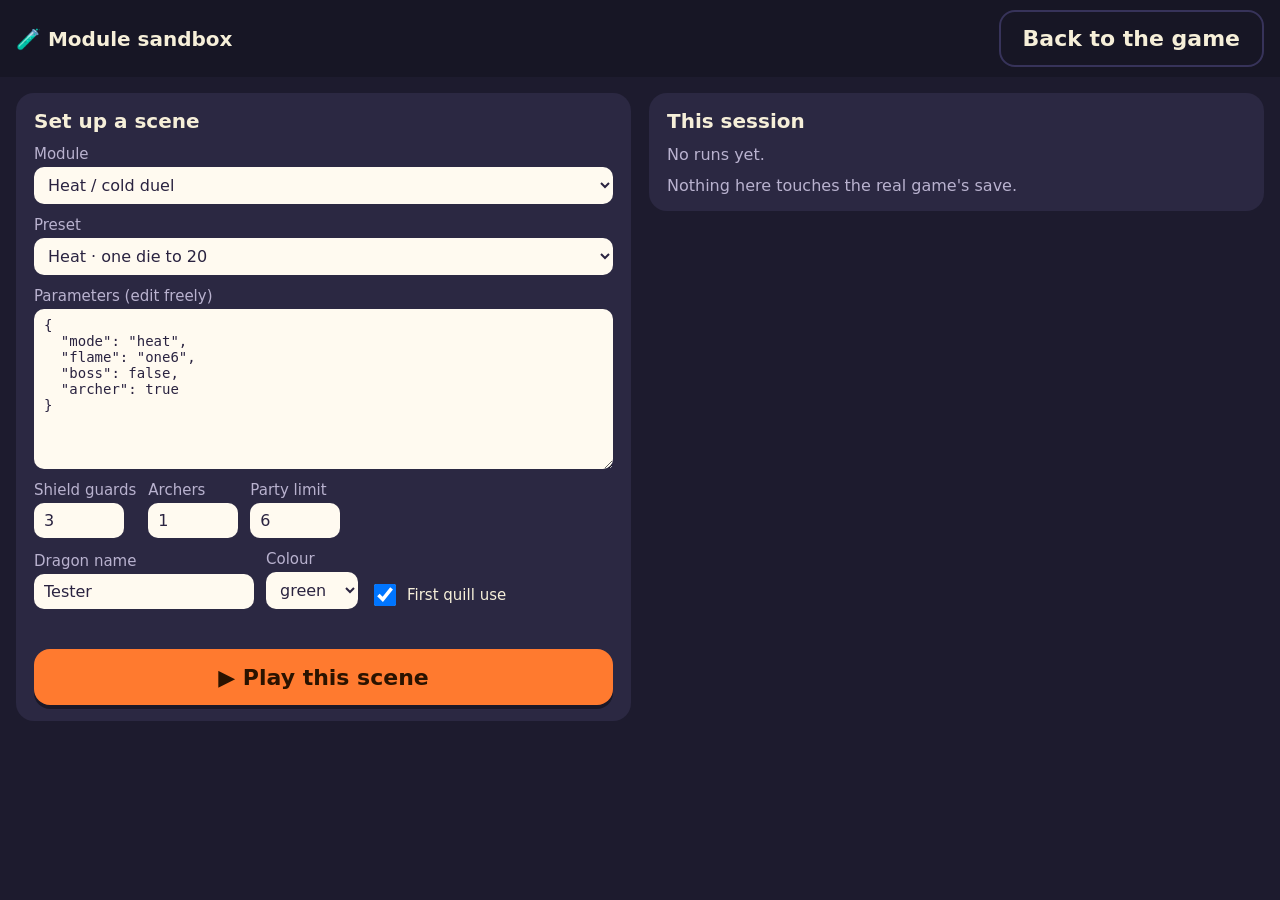
==== sandbox.html @ 1b4690d4 "Split encounters into pluggable modules and add the module sandbox - css/game.css, js/core.js (save," ====
<!DOCTYPE html>
<html lang="en">
<head>
<meta charset="utf-8">
<meta name="viewport" content="width=device-width, initial-scale=1, maximum-scale=1, user-scalable=no">
<title>Dragon &amp; Bard · module sandbox</title>
<link rel="stylesheet" href="css/game.css">
<style>
.sbwrap{flex:1;display:flex;gap:18px;padding:16px 16px 150px;overflow:auto;align-items:flex-start;flex-wrap:wrap}
.sbcard{background:var(--panel);border-radius:18px;padding:16px 18px;display:flex;flex-direction:column;gap:12px;flex:1;min-width:320px}
.sbcard h3{margin:0;font-size:20px}
.sbcard label{display:flex;flex-direction:column;gap:4px;font-size:15px;color:var(--muted)}
.sbcard label.chk{flex-direction:row;align-items:center;gap:8px;color:var(--ink)}
.sbcard select,.sbcard input,.sbcard textarea{font:inherit;font-size:16px;border-radius:10px;border:0;padding:8px 10px;background:#fffaf0;color:#2a2340;-webkit-user-select:text;user-select:text}
.sbcard input[type=number]{width:90px}
.sbcard input[type=checkbox]{width:22px;height:22px}
.sbcard textarea{font-family:ui-monospace,Menlo,monospace;font-size:14px;resize:vertical}
.sbrow{display:flex;gap:12px;flex-wrap:wrap;align-items:flex-end}
#sbErr{color:var(--bad);font-weight:700;min-height:1em}
#sbSummary{display:flex;flex-direction:column;gap:6px;font-size:18px}
#sbSummary .big{font-size:44px}
.chips{display:flex;gap:8px;flex-wrap:wrap}
.chip{background:var(--panel2);border-radius:999px;padding:4px 12px;font-size:15px;font-weight:700}
#sbLog{border-collapse:collapse;font-size:15px;width:100%}
#sbLog th,#sbLog td{padding:5px 10px;border-bottom:1px solid #ffffff1f;text-align:left}
#sbLog .ok{color:var(--good);font-weight:800}#sbLog .bad{color:var(--bad);font-weight:800}
.hist{display:flex;flex-direction:column;gap:6px}
.hist div{background:#0003;border-radius:10px;padding:6px 10px;font-size:15px}
.btn.chosen{outline:4px solid var(--gold)}
a.btn{text-decoration:none;display:inline-flex;align-items:center;color:var(--ink)}
#sbSetup.on~#bard,#sbResults.on~#bard{display:none}
</style>
</head>
<body>

<section id="sbSetup" class="screen">
  <div class="topbar"><b>🧪 Module sandbox</b><span class="spacer"></span><a class="btn ghost" href="index.html">Back to the game</a></div>
  <div class="sbwrap">
    <div class="sbcard">
      <h3>Set up a scene</h3>
      <label>Module <select id="sbModule"></select></label>
      <label>Preset <select id="sbPreset"></select></label>
      <label>Parameters (edit freely)<textarea id="sbParams" rows="9" spellcheck="false"></textarea></label>
      <div class="sbrow">
        <label>Shield guards <input type="number" id="sbGuards" min="0" max="9" value="3"></label>
        <label>Archers <input type="number" id="sbArchers" min="0" max="3" value="1"></label>
        <label>Party limit <input type="number" id="sbMax" min="0" max="12" value="6"></label>
      </div>
      <div class="sbrow">
        <label>Dragon name <input id="sbName" value="Tester" maxlength="16"></label>
        <label>Colour <select id="sbColour"></select></label>
        <label class="chk"><input type="checkbox" id="sbFirstQuill" checked> First quill use</label>
      </div>
      <div id="sbErr"></div>
      <button class="btn fire" id="sbPlay">▶ Play this scene</button>
    </div>
    <div class="sbcard">
      <h3>This session</h3>
      <div id="sbHistory" class="hist small">No runs yet.</div>
      <div class="small">Nothing here touches the real game's save.</div>
    </div>
  </div>
</section>

<section id="sbResults" class="screen">
  <div class="topbar"><b>🧪 Results</b><span class="spacer"></span><button class="btn ghost" id="sbBack">Back to setup</button></div>
  <div class="sbwrap">
    <div class="sbcard">
      <div id="sbSummary"></div>
      <h3>Every attempt</h3>
      <table id="sbLog"></table>
    </div>
    <div class="sbcard">
      <h3>Verdict</h3>
      <div class="sbrow"><button class="btn" id="sbUp">👍 Keep it</button><button class="btn" id="sbDown">👎 Needs work</button></div>
      <label>Notes<textarea id="sbNotes" rows="5" placeholder="What worked, what didn't, ideas..."></textarea></label>
      <div class="sbrow"><button class="btn gold" id="sbCopy">📋 Copy report</button><button class="btn fire" id="sbAgain">▶ Play again</button></div>
      <textarea id="sbReport" rows="10" readonly style="display:none"></textarea>
    </div>
  </div>
</section>

<!-- Encounter modules add their screens here -->
<div id="stage"></div>

<div id="overlay"><div id="overlayBox"></div></div>
<div id="bard"><div id="bardSvg"></div><div id="bubble"></div></div>

<script src="js/core.js"></script>
<script src="js/modules/duel.js"></script>
<script src="js/modules/wordsearch.js"></script>
<script src="js/modules/rhyme.js"></script>
<script src="js/sandbox.js"></script>
</body>
</html>
---- css/game.css ----
:root{
  --bg:#1d1b2e; --panel:#2b2842; --panel2:#37335a; --ink:#f6efd9; --muted:#b9b2cf;
  --wizard:#9b6bff; --scholar:#2fc4b2; --fire:#ff7a2f; --gold:#ffd166; --bad:#ff5d73; --good:#5ee08a;
}
*{box-sizing:border-box;-webkit-tap-highlight-color:transparent}
html,body{margin:0;height:100%;background:var(--bg);color:var(--ink);
  font-family:ui-rounded,"SF Pro Rounded","Trebuchet MS",system-ui,sans-serif;overflow:hidden;
  -webkit-user-select:none;user-select:none}
button{font:inherit;color:inherit;border:0;cursor:pointer}
.screen{position:absolute;inset:0;display:none;flex-direction:column}
.screen.on{display:flex}
.btn{background:var(--panel2);border-radius:16px;padding:14px 22px;font-size:22px;font-weight:700;
  box-shadow:0 4px 0 #0006;min-height:56px}
.btn:active{transform:translateY(3px);box-shadow:0 1px 0 #0006}
.btn.fire{background:var(--fire);color:#2a1300}
.btn.gold{background:var(--gold);color:#3a2a00}
.btn.ghost{background:transparent;border:2px solid var(--panel2);box-shadow:none}
.btn[disabled]{opacity:.4;pointer-events:none}
.topbar{display:flex;align-items:center;gap:14px;padding:10px 16px;background:#0003;font-size:20px;flex-wrap:wrap}
.pill{background:var(--panel);border-radius:999px;padding:6px 14px;display:flex;align-items:center;gap:6px;font-weight:700}
.spacer{flex:1}
.grp{display:flex;align-items:center;gap:6px;background:#0003;border-radius:14px;padding:4px 8px}
.glabel{font-size:12px;color:var(--muted);text-transform:uppercase;letter-spacing:1px;max-width:70px;line-height:1.1}
.topbar .pill{padding:4px 10px;font-size:18px}
.resting .pill{background:#0004;color:var(--muted)}
.zz{display:inline-block;transform:rotate(-25deg);filter:grayscale(.8) brightness(.8)}
.topbar:not(.enc){flex-wrap:nowrap;gap:8px}
.topbar.enc{display:grid;grid-template-columns:1fr auto 1fr}
.topbar.enc .tl{justify-self:start}.topbar.enc .tr{justify-self:end}
.topbar.enc b{font-size:22px;text-align:center}
h1{margin:0;font-size:44px}
h2{margin:0 0 8px;font-size:30px}

/* Bard bubble */
#bard{position:fixed;left:14px;bottom:14px;display:flex;align-items:flex-end;gap:8px;z-index:50;pointer-events:none;max-width:70vw}
#bard svg{width:110px;height:130px;flex:none;filter:drop-shadow(0 4px 6px #0008)}
#bubble{background:var(--ink);color:#2a2340;border-radius:20px 20px 20px 4px;padding:12px 18px;font-size:21px;font-weight:700;
  max-width:460px;opacity:0;transform:translateY(10px);transition:all .25s;margin-bottom:60px;box-shadow:0 6px 0 #0005}
#bubble.on{opacity:1;transform:none}

/* Intro */
#intro{align-items:center;justify-content:center;gap:16px;text-align:center;padding:20px}
#sigWrap{background:var(--ink);border-radius:20px;padding:10px;box-shadow:0 6px 0 #0006}
#sig{width:min(620px,86vw);height:200px;touch-action:none;display:block;border-radius:12px;background:#fffaf0}
#typedName{font:inherit;font-size:26px;padding:10px 16px;border-radius:14px;border:0;width:min(360px,80vw);text-align:center;-webkit-user-select:text;user-select:text}
.row{display:flex;gap:12px;align-items:center;justify-content:center;flex-wrap:wrap}
.small{font-size:16px;color:var(--muted)}

/* Map */
#mapArea{flex:1;position:relative}
#mapSvg{width:100%;height:100%;display:block}
.node{cursor:pointer}
.node circle{stroke:#0008;stroke-width:4}
.node.avail circle{stroke:var(--gold);stroke-width:7;animation:pulse 1.2s infinite}
.node.done{opacity:.75}
.node.sighted{opacity:.5}
@keyframes pulse{50%{stroke-width:11}}

/* Duel */
#duel{padding:0}
#duelBody{flex:1;display:flex;gap:20px;padding:18px;align-items:stretch;justify-content:center}
.side{flex:1;max-width:330px;background:var(--panel);border-radius:22px;padding:14px;display:flex;flex-direction:column;align-items:center;gap:8px}
.side .label{font-size:22px;font-weight:800}
.stone{width:150px;height:110px;border-radius:50% 50% 45% 45%;background:#555;display:flex;align-items:center;justify-content:center;
  font-size:46px;font-weight:900;color:#fff;text-shadow:0 2px 4px #000;transition:background .5s, box-shadow .5s}
.meter{width:100%;height:18px;background:#0005;border-radius:9px;overflow:hidden}
.meter>div{height:100%;width:0;background:linear-gradient(90deg,#ffb347,#ff3b1f);transition:width .6s}
#center{flex:1.3;max-width:440px;display:flex;flex-direction:column;align-items:center;gap:12px}
#target{font-size:22px;background:var(--panel);padding:8px 18px;border-radius:14px}
#dice{display:flex;gap:14px;min-height:100px;align-items:center}
.die{width:90px;height:90px;background:#fffaf0;color:#2a2340;border-radius:18px;display:flex;align-items:center;justify-content:center;
  font-size:50px;font-weight:900;box-shadow:0 5px 0 #0006}
.die{position:relative}.die small{position:absolute;bottom:3px;font-size:13px;color:#8a7fb0;font-weight:700}
.dgroup{display:flex;gap:10px;padding:8px;border-radius:18px;border:4px solid transparent;transition:opacity .3s}
.dgroup.pick{border-color:var(--gold);cursor:pointer;animation:pulseb 1s infinite}
.dgroup.faded{opacity:.25}
@keyframes pulseb{50%{border-color:#fff}}
#dice.two .die{width:68px;height:68px;font-size:36px}
.die span{margin-bottom:12px}
#dice.two .die small{font-size:11px}
#archerRow{display:flex;gap:10px;flex-wrap:wrap;justify-content:center}
.cell{width:var(--cs,62px)!important;height:var(--cs,62px)!important;font-size:calc(var(--cs,62px)*.55)!important}
.die.rolling{animation:shake .12s infinite}
@keyframes shake{0%{transform:rotate(-12deg)}50%{transform:rotate(12deg)}100%{transform:rotate(-12deg)}}
#question{font-size:28px;font-weight:800;text-align:center;min-height:40px}
#answerArea{display:flex;flex-direction:column;align-items:center;gap:10px}
#answerShow{font-size:44px;font-weight:900;background:#fffaf0;color:#2a2340;min-width:150px;text-align:center;border-radius:14px;padding:4px 12px;min-height:62px}
#pad{display:grid;grid-template-columns:repeat(5,64px);gap:8px}
#pad button{height:58px;font-size:28px;font-weight:800;border-radius:14px;background:var(--panel2);box-shadow:0 4px 0 #0006}
#pad button:active{transform:translateY(3px)}
#quillPanel{display:none;flex-direction:column;align-items:center;gap:10px;background:var(--ink);color:#2a2340;border-radius:24px;padding:14px 18px}
#quillPanel.on{display:flex}
.qboxes{display:flex;gap:10px}
.qbox{width:96px;height:120px;font-size:84px;text-align:center;border:3px dashed #8a7fb0;border-radius:14px;background:#fffaf0;color:#2a2340;font-family:inherit;
  -webkit-user-select:text;user-select:text}
.quillBtn{font-size:30px;padding:8px 18px}
#log{font-size:18px;color:var(--muted);min-height:24px;text-align:center}
.shake{animation:wrong .4s}
#rhymeBody{flex:1;display:flex;gap:22px;align-items:flex-start;justify-content:center;padding:20px 16px 140px}
#rhymeMain{flex:1;max-width:560px;display:flex;flex-direction:column;align-items:center;gap:18px}
#verse{background:var(--ink);color:#2a2340;border-radius:24px;padding:20px 32px;font-size:32px;font-weight:800;text-align:center;line-height:1.45;box-shadow:0 6px 0 #0006}
#songSoFar{display:flex;flex-direction:column;gap:10px}
.songverse{background:#fffaf0e6;color:#2a2340;border-radius:14px;padding:8px 12px;font-size:17px;font-weight:700;line-height:1.35;animation:fadein .5s ease-out}
.songverse b{color:var(--fire)}
.songverse.todo{background:#0003;color:var(--muted);font-weight:600;text-align:center}
#rhymeCrowd{font-size:38px;letter-spacing:4px;text-align:center}
.fullsong{background:var(--ink);color:#2a2340;border-radius:16px;padding:12px 20px;font-size:18px;font-weight:700;line-height:1.4;text-align:left;max-height:40vh;overflow:auto}
.fullsong p{margin:0 0 10px}.fullsong b{color:var(--fire)}
.blank{display:inline-block;min-width:120px;border-bottom:5px dashed #8a7fb0;color:#8a7fb0}
.blank.got{color:var(--fire);border-bottom-color:var(--fire)}
#rhymeOpts{display:flex;gap:18px;flex-wrap:wrap;justify-content:center}
.ropt{background:var(--panel2);border-radius:20px;padding:14px 26px;font-size:30px;font-weight:800;display:flex;flex-direction:column;align-items:center;gap:4px;min-width:150px;box-shadow:0 5px 0 #0006}
.ropt .em{font-size:54px}
.ropt.no{opacity:.35}
#rhymeStars{font-size:40px;letter-spacing:6px}
.node.signn{cursor:pointer}
.node.fresh circle{stroke:#9fe8ff;stroke-width:6}
.ready{animation:ready 1.4s ease-out}
@keyframes ready{0%{box-shadow:0 0 0 0 #ffd16600}30%{box-shadow:0 0 28px 8px #ffd166aa}100%{box-shadow:0 0 0 0 #ffd16600}}
#answerShow.ready{border-radius:14px}
.screen.on{animation:fadein .35s ease-out}
@keyframes fadein{from{opacity:0;transform:scale(.98)}to{opacity:1;transform:none}}
@keyframes wrong{20%{transform:translateX(-10px)}40%{transform:translateX(10px)}60%{transform:translateX(-6px)}80%{transform:translateX(6px)}}

/* Word search */
#searchBody{flex:1;display:flex;gap:22px;align-items:flex-start;justify-content:center;padding:16px}
.scol{display:flex;flex-direction:column;gap:10px;width:200px;flex:none}
#foundList{display:flex;flex-direction:column;gap:6px;width:100%}
#foundList .word{font-size:18px;padding:5px 12px;background:#0004;color:#8f88a8;text-decoration:line-through}
.word.scout{outline:4px solid var(--gold);cursor:pointer;animation:pulseb 1s infinite}
.word .hintmark{color:var(--fire)}
.cell.hint{background:#ffcf9e;box-shadow:inset 0 0 0 4px var(--fire)}
#grid{display:grid;gap:6px;touch-action:none;background:var(--panel);padding:12px;border-radius:22px}
.cell{width:62px;height:62px;border-radius:12px;background:#fffaf0;color:#2a2340;display:flex;align-items:center;justify-content:center;font-size:34px;font-weight:900}
.cell.sel{background:var(--gold)}
.cell.found{background:var(--scholar)!important;color:#06302b;box-shadow:none!important}
#wordList{display:flex;flex-direction:column;gap:8px}
.word{font-size:28px;font-weight:800;background:var(--panel);padding:8px 16px;border-radius:12px;letter-spacing:3px}
.word.found{text-decoration:line-through;opacity:.5}
#bandits{font-size:42px;letter-spacing:4px;min-height:52px}

/* Overlay */
#overlay{position:fixed;inset:0;background:#000a;display:none;align-items:center;justify-content:center;z-index:40;padding:16px 16px 150px;box-sizing:border-box}
#overlayBox{max-height:100%;overflow:auto}
#overlay.on{display:flex}
#overlayBox{background:var(--panel);border-radius:26px;padding:26px 32px;text-align:center;display:flex;flex-direction:column;gap:16px;align-items:center;max-width:92vw}
#overlayBox .big{font-size:60px}

/* Wardrobe */
#wardrobe{align-items:center;padding:16px;gap:10px;overflow:auto}
.swatches{display:flex;gap:12px;flex-wrap:wrap;justify-content:center}
.swatch{width:96px;border-radius:16px;background:var(--panel);padding:8px;display:flex;flex-direction:column;align-items:center;gap:4px;font-size:15px;font-weight:700}
.swatch .c{width:60px;height:60px;border-radius:50%;border:4px solid #0006}
.swatch.chosen{outline:4px solid var(--gold)}
.swatch.locked .c{filter:grayscale(.7) brightness(.6)}
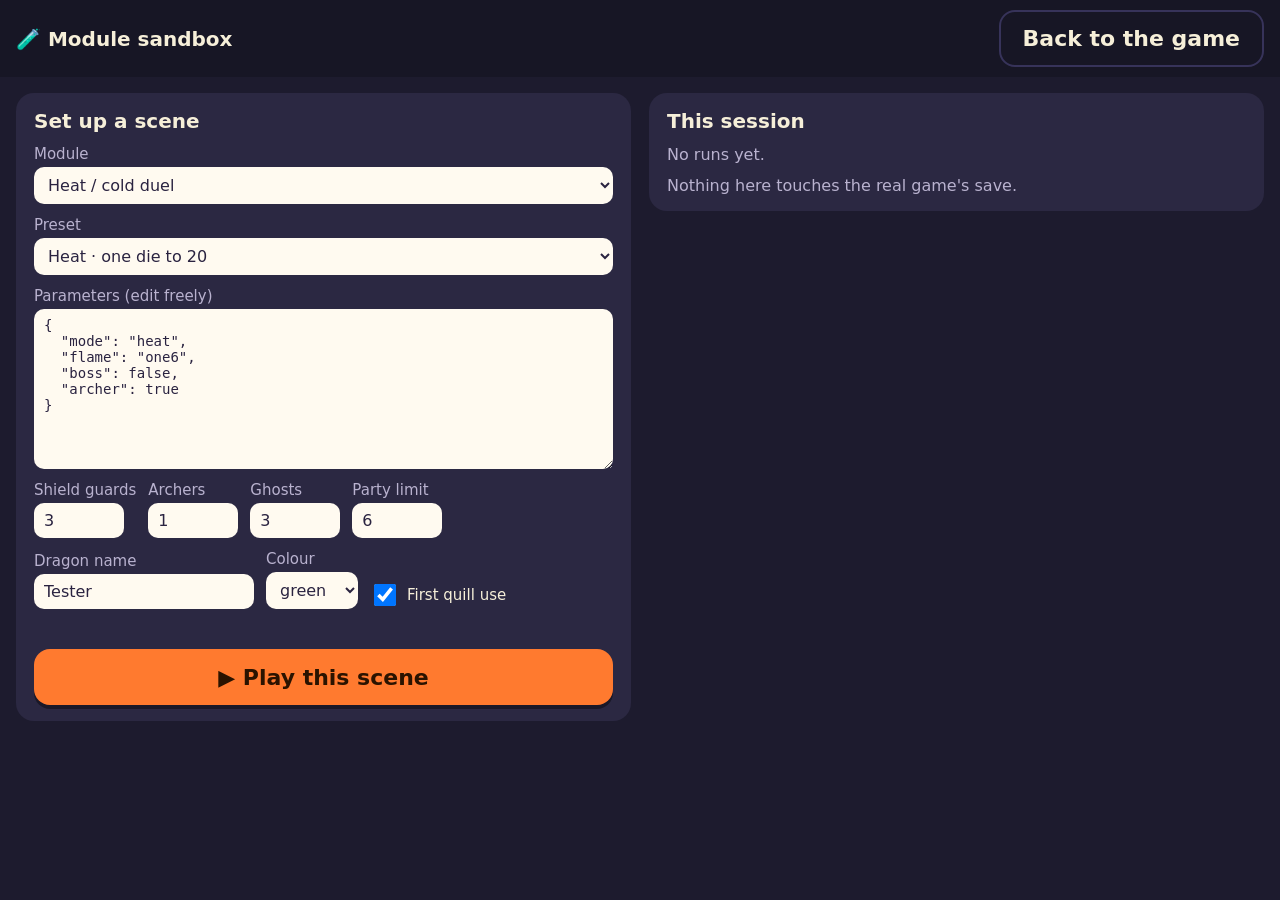
==== commit d0cd5dd5: "Add the Stopped clocks module (sandbox only for now) A haunted house with three rooms, each with a s" ====
--- a/sandbox.html
+++ b/sandbox.html
@@ -44,6 +44,7 @@
       <div class="sbrow">
         <label>Shield guards <input type="number" id="sbGuards" min="0" max="9" value="3"></label>
         <label>Archers <input type="number" id="sbArchers" min="0" max="3" value="1"></label>
+        <label>Ghosts <input type="number" id="sbGhosts" min="0" max="3" value="3"></label>
         <label>Party limit <input type="number" id="sbMax" min="0" max="12" value="6"></label>
       </div>
       <div class="sbrow">
@@ -90,6 +91,7 @@
 <script src="js/modules/duel.js"></script>
 <script src="js/modules/wordsearch.js"></script>
 <script src="js/modules/rhyme.js"></script>
+<script src="js/modules/clock.js"></script>
 <script src="js/sandbox.js"></script>
 </body>
 </html>
--- a/css/game.css
+++ b/css/game.css
@@ -153,3 +153,23 @@
 .swatch .c{width:60px;height:60px;border-radius:50%;border:4px solid #0006}
 .swatch.chosen{outline:4px solid var(--gold)}
 .swatch.locked .c{filter:grayscale(.7) brightness(.6)}
+
+/* Stopped clocks */
+#ckBody{flex:1;display:flex;gap:22px;align-items:flex-start;justify-content:center;padding:14px 16px 140px}
+#ckMain{flex:1;max-width:560px;display:flex;flex-direction:column;align-items:center;gap:12px}
+#ckNote{font-size:22px;text-align:center}
+.cknote{font-size:40px;letter-spacing:1px;display:inline-block;margin-left:6px}
+#ckFace{width:min(430px,52vh);height:min(430px,52vh);touch-action:none;user-select:none;-webkit-user-select:none}
+#ckMsg{min-height:1.4em;font-size:18px;text-align:center}
+.ckroom{background:var(--panel2);border-radius:12px;padding:8px 10px;margin-bottom:8px;display:flex;justify-content:space-between;gap:6px;font-size:16px}
+.ckroom.cur{outline:3px solid var(--gold)}.ckroom.free{opacity:.75}.ckroom.stuck{opacity:.45}
+.ckhl{border-radius:8px;padding:0 4px}
+.ckhl.m{background:#4fb3ff55;box-shadow:0 0 12px #4fb3ff;animation:ckflash .45s 3 alternate}
+.ckhl.h{background:#e8743b55;box-shadow:0 0 12px #e8743b;animation:ckflash .45s 3 alternate}
+.ckglow{fill:none;stroke-width:5;animation:ckflash .45s 3 alternate}
+.ckglow.m{stroke:#4fb3ff;filter:drop-shadow(0 0 5px #4fb3ff)}
+.ckglow.h{stroke:#e8743b;filter:drop-shadow(0 0 5px #e8743b)}
+@keyframes ckflash{from{opacity:1}to{opacity:.15}}
+.ckhelp{display:flex;gap:16px;align-items:flex-start;text-align:left;font-size:17px;max-width:640px}
+.ckhelp p{margin:0 0 8px}
+#clock .scol .btn{font-size:16px;padding:10px 12px}
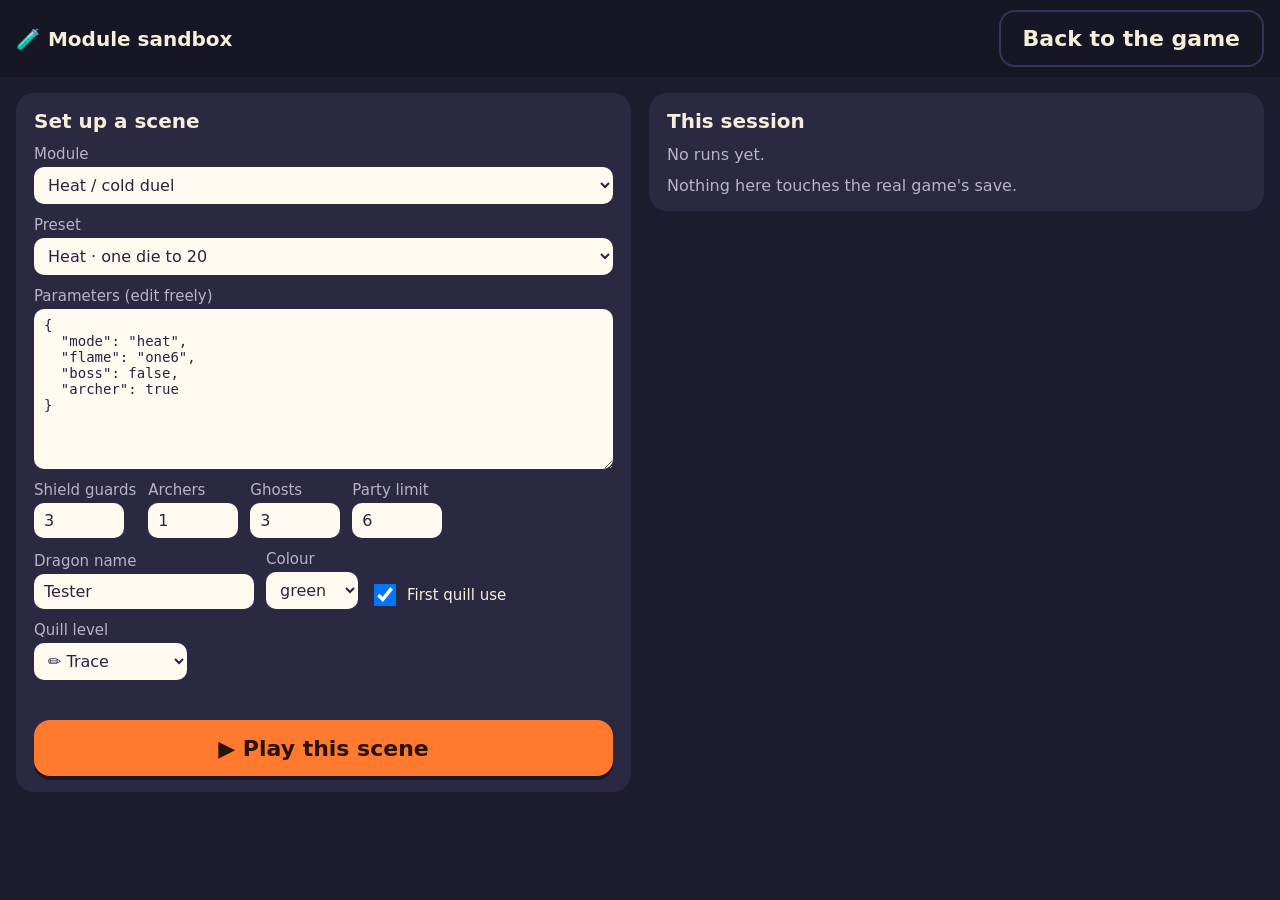
==== commit 9aaf7530: "Quill: write with a finger, on-device handwriting recognition, three levels The quill no longer need" ====
--- a/sandbox.html
+++ b/sandbox.html
@@ -51,6 +51,7 @@
         <label>Dragon name <input id="sbName" value="Tester" maxlength="16"></label>
         <label>Colour <select id="sbColour"></select></label>
         <label class="chk"><input type="checkbox" id="sbFirstQuill" checked> First quill use</label>
+        <label>Quill level <select id="sbQuill"><option value="1">✏️ Trace</option><option value="2">🧠 Remember</option><option value="3">✍️ Free</option></select></label>
       </div>
       <div id="sbErr"></div>
       <button class="btn fire" id="sbPlay">▶ Play this scene</button>
@@ -88,10 +89,13 @@
 <div id="bard"><div id="bardSvg"></div><div id="bubble"></div></div>
 
 <script src="js/core.js"></script>
+<script src="js/glyphs.js"></script>
+<script src="js/quill.js"></script>
 <script src="js/modules/duel.js"></script>
 <script src="js/modules/wordsearch.js"></script>
 <script src="js/modules/rhyme.js"></script>
 <script src="js/modules/clock.js"></script>
+<script src="js/modules/scribe.js"></script>
 <script src="js/sandbox.js"></script>
 </body>
 </html>
--- a/css/game.css
+++ b/css/game.css
@@ -173,3 +173,53 @@
 .ckhelp{display:flex;gap:16px;align-items:flex-start;text-align:left;font-size:17px;max-width:640px}
 .ckhelp p{margin:0 0 8px}
 #clock .scol .btn{font-size:16px;padding:10px 12px}
+
+/* The quill card */
+#quillLayer{position:fixed;inset:0;background:#0009;display:none;align-items:flex-start;justify-content:center;padding:14px 14px 150px;z-index:40;overflow:auto}
+#quillLayer.on{display:flex}
+#qCard{background:var(--ink);color:#2a2340;border-radius:26px;padding:14px 20px 18px;display:flex;flex-direction:column;align-items:center;gap:10px;max-width:880px;width:100%}
+.qhead{display:flex;align-items:center;gap:12px;width:100%;flex-wrap:wrap;font-size:20px}
+.qhead b{flex:1}
+.qx{color:#2a2340;border-color:#8a7fb0;font-size:16px;padding:8px 12px}
+.qlevels{display:flex;gap:6px}
+.qlv{background:#e6dcc2;border-radius:999px;padding:7px 12px;font-size:15px;font-weight:800;color:#2a2340}
+.qlv.on{background:#2a2340;color:var(--ink)}
+.qprompt{font-size:20px;text-align:center;background:#efe5cb;border-radius:14px;padding:6px 14px}
+.qprompt:empty{display:none}
+.qask{font-size:24px;font-weight:800}
+.qpicked{font-size:60px;font-weight:800;min-width:120px;text-align:center;border-bottom:4px solid #8a7fb0;line-height:1.1}
+.qpad{display:grid;grid-template-columns:repeat(6,62px);gap:8px}
+.qpad.small{grid-template-columns:repeat(10,48px)}
+.qpad button{height:58px;font-size:28px;font-weight:800;border-radius:14px;background:#2a2340;color:var(--ink);box-shadow:0 4px 0 #0005}
+.qpad.small button{height:48px;font-size:24px}
+.qpad button.go{background:var(--fire);color:#2a1300}
+.qboxes2{display:flex;gap:16px;justify-content:center}
+.qcell{display:flex;flex-direction:column;align-items:center;gap:6px}
+.qpaper{position:relative;width:min(170px,22vh);aspect-ratio:100/140;background:#fffaf0;border:3px solid #8a7fb0;border-radius:16px;overflow:hidden}
+.qpaper canvas{position:absolute;inset:0;width:100%;height:100%;touch-action:none}
+.qguide{position:absolute;inset:0;width:100%;height:100%;pointer-events:none;transition:opacity .8s}
+.qguide.gone{opacity:0}
+.qdash{fill:none;stroke:#9d93c4;stroke-width:4;stroke-dasharray:5 6;stroke-linecap:round;stroke-linejoin:round}
+.qarrow{fill:#e8743b}
+.qstart{fill:#3cc46a;stroke:#fff;stroke-width:2}
+.qstart.later{fill:#4f8fe0}
+.qnum{font-size:13px;font-weight:800;fill:#2a2340}
+.qanim.out{transition:opacity .6s;opacity:0!important}
+.qanim{fill:none;stroke:#e8743b;stroke-width:6;stroke-linecap:round;stroke-linejoin:round;stroke-dasharray:1;stroke-dashoffset:1;opacity:.85;animation:qdraw 1s linear forwards}
+@keyframes qdraw{to{stroke-dashoffset:0}}
+.qmini{background:#e6dcc2;border-radius:10px;padding:6px 10px;font-size:15px;font-weight:800;color:#2a2340}
+.qcell.qbad .qpaper{animation:qshake .4s;border-color:var(--bad)}
+@keyframes qshake{25%{transform:translateX(-8px)}75%{transform:translateX(8px)}}
+.qcell.qfocus .qpaper{border-color:var(--fire);box-shadow:0 0 0 4px #ff7a2f55}
+.qbtns .btn.ghost{color:#2a2340;border-color:#8a7fb0}
+.qquestion{display:flex;flex-direction:column;align-items:center;gap:8px;font-size:22px}
+.qquestion:empty{display:none}
+.qbig{font-size:40px;line-height:1}
+.qmsg{min-height:1.3em;font-size:18px;font-weight:700;text-align:center}
+.qmsg.warn{color:#b23a48}.qmsg.good{color:#1f8a4c}
+
+/* Milestones */
+#scBody{flex:1;display:flex;flex-direction:column;align-items:center;justify-content:center;gap:16px;padding:20px 16px 150px;font-size:26px;text-align:center}
+#scStone{font-size:110px}
+.scnum{font-size:56px}
+#scDone{font-size:30px;letter-spacing:4px;min-height:1.2em}
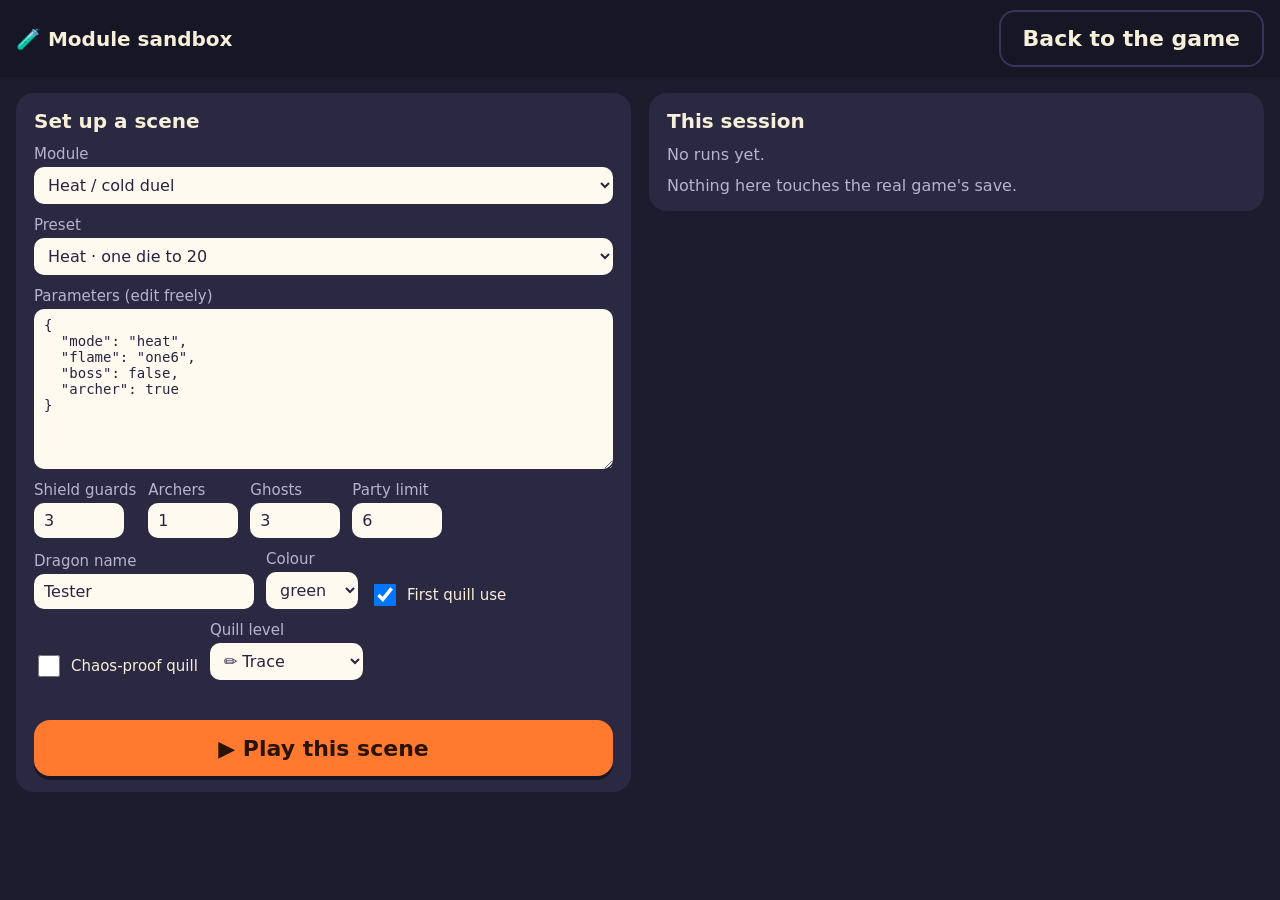
==== commit a4592670: "Quill tidiness check with a chaos-proof setting; names for handwritten-only players Playtesting: a c" ====
--- a/sandbox.html
+++ b/sandbox.html
@@ -51,6 +51,7 @@
         <label>Dragon name <input id="sbName" value="Tester" maxlength="16"></label>
         <label>Colour <select id="sbColour"></select></label>
         <label class="chk"><input type="checkbox" id="sbFirstQuill" checked> First quill use</label>
+        <label class="chk"><input type="checkbox" id="sbStrict"> Chaos-proof quill</label>
         <label>Quill level <select id="sbQuill"><option value="1">✏️ Trace</option><option value="2">🧠 Remember</option><option value="3">✍️ Free</option></select></label>
       </div>
       <div id="sbErr"></div>
@@ -96,6 +97,10 @@
 <script src="js/modules/rhyme.js"></script>
 <script src="js/modules/clock.js"></script>
 <script src="js/modules/scribe.js"></script>
+<script src="js/modules/mystery.js"></script>
+<script src="js/modules/lilypad.js"></script>
+<script src="js/modules/addigator.js"></script>
+<script src="js/modules/mozzies.js"></script>
 <script src="js/sandbox.js"></script>
 </body>
 </html>
--- a/css/game.css
+++ b/css/game.css
@@ -103,7 +103,7 @@
 .songverse{background:#fffaf0e6;color:#2a2340;border-radius:14px;padding:8px 12px;font-size:17px;font-weight:700;line-height:1.35;animation:fadein .5s ease-out}
 .songverse b{color:var(--fire)}
 .songverse.todo{background:#0003;color:var(--muted);font-weight:600;text-align:center}
-#rhymeCrowd{font-size:38px;letter-spacing:4px;text-align:center}
+
 .fullsong{background:var(--ink);color:#2a2340;border-radius:16px;padding:12px 20px;font-size:18px;font-weight:700;line-height:1.4;text-align:left;max-height:40vh;overflow:auto}
 .fullsong p{margin:0 0 10px}.fullsong b{color:var(--fire)}
 .blank{display:inline-block;min-width:120px;border-bottom:5px dashed #8a7fb0;color:#8a7fb0}
@@ -112,7 +112,7 @@
 .ropt{background:var(--panel2);border-radius:20px;padding:14px 26px;font-size:30px;font-weight:800;display:flex;flex-direction:column;align-items:center;gap:4px;min-width:150px;box-shadow:0 5px 0 #0006}
 .ropt .em{font-size:54px}
 .ropt.no{opacity:.35}
-#rhymeStars{font-size:40px;letter-spacing:6px}
+
 .node.signn{cursor:pointer}
 .node.fresh circle{stroke:#9fe8ff;stroke-width:6}
 .ready{animation:ready 1.4s ease-out}
@@ -192,6 +192,7 @@
 .qpad.small{grid-template-columns:repeat(10,48px)}
 .qpad button{height:58px;font-size:28px;font-weight:800;border-radius:14px;background:#2a2340;color:var(--ink);box-shadow:0 4px 0 #0005}
 .qpad.small button{height:48px;font-size:24px}
+.qpad.qnope{animation:qshake .4s}
 .qpad button.go{background:var(--fire);color:#2a1300}
 .qboxes2{display:flex;gap:16px;justify-content:center}
 .qcell{display:flex;flex-direction:column;align-items:center;gap:6px}
@@ -208,13 +209,16 @@
 .qanim{fill:none;stroke:#e8743b;stroke-width:6;stroke-linecap:round;stroke-linejoin:round;stroke-dasharray:1;stroke-dashoffset:1;opacity:.85;animation:qdraw 1s linear forwards}
 @keyframes qdraw{to{stroke-dashoffset:0}}
 .qmini{background:#e6dcc2;border-radius:10px;padding:6px 10px;font-size:15px;font-weight:800;color:#2a2340}
+.qcell.qlater{visibility:hidden}
+.qcell.qoptional .qpaper{border-style:dashed;opacity:.85}
 .qcell.qbad .qpaper{animation:qshake .4s;border-color:var(--bad)}
 @keyframes qshake{25%{transform:translateX(-8px)}75%{transform:translateX(8px)}}
 .qcell.qfocus .qpaper{border-color:var(--fire);box-shadow:0 0 0 4px #ff7a2f55}
 .qbtns .btn.ghost{color:#2a2340;border-color:#8a7fb0}
 .qquestion{display:flex;flex-direction:column;align-items:center;gap:8px;font-size:22px}
 .qquestion:empty{display:none}
-.qbig{font-size:40px;line-height:1}
+.qbig{font-size:44px;line-height:1}
+.qopts .btn:not(.gold){background:#fffaf0;color:#2a2340;border:3px solid #8a7fb0;min-width:84px;box-shadow:0 4px 0 #8a7fb0}
 .qmsg{min-height:1.3em;font-size:18px;font-weight:700;text-align:center}
 .qmsg.warn{color:#b23a48}.qmsg.good{color:#1f8a4c}
 
@@ -223,3 +227,107 @@
 #scStone{font-size:110px}
 .scnum{font-size:56px}
 #scDone{font-size:30px;letter-spacing:4px;min-height:1.2em}
+
+/* Ghost mysteries */
+#myBody{flex:1;display:flex;flex-direction:column;align-items:center;gap:12px;padding:12px 16px 150px;--scene:#1f2d27}
+#myStory{background:var(--ink);color:#2a2340;border-radius:20px;padding:12px 18px;max-width:760px;width:100%;display:flex;flex-direction:column;gap:6px}
+#mySpeaker{font-weight:800;font-size:17px;opacity:.8}
+#myText{font-size:24px;line-height:1.35}
+#myHear{align-self:flex-end;color:#2a2340;border-color:#8a7fb0;font-size:15px;padding:6px 12px}
+#myAsk{font-size:22px;text-align:center}
+.mygap{font-size:26px;margin-top:6px}
+.myblank{display:inline-block;min-width:90px;border-bottom:4px solid var(--gold);color:var(--gold);text-align:center}
+.myblank.filled{color:#7be495;border-color:#7be495}
+#myScene.pic{position:relative;width:min(760px,100%);height:min(40vh,330px);background:var(--scene);border-radius:22px;box-shadow:inset 0 0 60px #0008}
+.myplace{position:absolute;left:14px;top:10px;font-weight:800;opacity:.7}
+.myspot{position:absolute;transform:translate(-50%,-50%);display:flex;flex-direction:column;align-items:center;background:none;color:var(--ink)}
+.myspot span{font-size:58px;filter:drop-shadow(0 4px 6px #0008)}
+.myspot small{font-size:15px;font-weight:700;background:#0007;border-radius:8px;padding:1px 6px}
+.myspot.nope,.myword.nope{opacity:.35}
+.myspot.yes span{animation:mypulse .6s 2}
+#myScene.words{display:flex;flex-wrap:wrap;gap:12px;justify-content:center;max-width:760px}
+.myword{font-size:24px;min-width:140px}.myword.long{font-size:20px;min-width:300px}
+.myword.yes{background:#2e8b57}
+#myMsg{font-size:19px;min-height:1.3em}
+@keyframes mypulse{50%{transform:scale(1.25)}}
+/* Lily pads */
+#lpBody{flex:1;display:flex;flex-direction:column;align-items:center;gap:14px;padding:12px 16px 150px;background:radial-gradient(ellipse at 50% 70%,#1d3b2c,transparent 70%)}
+#lpFarmer{display:flex;gap:12px;align-items:center;max-width:820px}
+.lpface{font-size:58px;white-space:nowrap}
+#lpSays{background:var(--ink);color:#2a2340;border-radius:18px;padding:10px 16px;font-size:19px}
+#lpTrail{display:flex;flex-wrap:wrap;gap:6px;align-items:center;justify-content:center;max-width:960px}
+.lpgap{opacity:.5;font-size:22px}
+.lppad{position:relative;display:inline-flex;align-items:center;justify-content:center;width:62px;height:50px;border-radius:50% 50% 50% 50%/60% 60% 40% 40%;
+  background:#3f8f4f;color:#fff;font-weight:800;font-size:22px;box-shadow:inset 0 -6px 0 #2b6b39}
+.lppad.blank{background:#27523a;color:#bfe;outline:3px dashed #7fd}
+.lppad.here{outline:4px solid var(--gold)}
+.lppad i{position:absolute;top:-30px;font-style:normal;font-size:28px}
+.lppad.big{width:110px;height:84px;font-size:36px}
+.lppad.wobble{animation:qshake .5s;opacity:.4}
+#lpAsk{font-size:22px}#lpPads{display:flex;gap:22px}
+#lpMsg{font-size:19px;min-height:1.3em}
+/* Addigators */
+#agBody{flex:1;display:flex;flex-direction:column;align-items:center;gap:14px;padding:12px 16px 150px}
+#agGators{display:flex;gap:26px}
+.aggator{display:flex;flex-direction:column;align-items:center;background:#1d3328;border-radius:20px;padding:10px 16px;border:3px solid transparent}
+.aggator.cur{border-color:var(--gold)}.aggator.asleep{opacity:.7}
+.agface{font-size:70px;position:relative}.agz{position:absolute;right:-16px;top:-6px;font-size:30px}
+.aggator.snap .agface{animation:qshake .4s 2}
+.agtag{background:var(--ink);color:#2a2340;border-radius:10px;padding:2px 10px;font-size:17px}
+.agtag b{font-size:22px}
+#agAsk{font-size:22px;text-align:center;max-width:820px}
+#agOpts{display:flex;gap:16px;align-items:center;flex-wrap:wrap;justify-content:center}
+.agcard{font-size:34px;min-width:120px;background:#f4ead2;color:#2a2340;border-radius:14px;box-shadow:0 5px 0 #0006}
+.agslots{display:flex;gap:10px}.agslot{width:70px;height:84px;border-radius:12px;border:3px dashed #8a7fb0;display:flex;align-items:center;justify-content:center;font-size:46px;font-weight:800}
+#agBuild{display:flex;flex-direction:column;align-items:center;gap:4px}
+#agMsg{font-size:19px;min-height:1.3em;text-align:center}
+.agintro{text-align:left;font-size:19px;max-width:620px}.agintro p{margin:6px 0}
+/* Mozzies */
+#mzBody{flex:1;display:flex;flex-direction:column;align-items:center;gap:14px;padding:12px 16px 150px}
+#mzAsk{font-size:22px;text-align:center}.mzbig{font-size:34px}
+.mzswarm{display:flex;flex-wrap:wrap;gap:10px;align-items:flex-end;justify-content:center;max-width:860px}
+.mzjar{display:flex;flex-direction:column;align-items:center;width:64px;height:92px;border-radius:10px 10px 16px 16px;border:3px solid #9fd3ff88;background:#9fd3ff18;padding:4px;position:relative}
+.mzbugs{display:flex;flex-wrap:wrap;justify-content:center;font-size:14px;line-height:1.05}
+.mzjar b{position:absolute;bottom:2px;font-size:15px;color:#9fd3ff}
+.mzloose{display:flex;flex-wrap:wrap;width:140px;gap:4px}
+.mzfly{font-size:22px;display:inline-block;animation:buzz 1.1s infinite ease-in-out}
+@keyframes buzz{25%{transform:translate(3px,-4px)}50%{transform:translate(-3px,2px)}75%{transform:translate(2px,4px)}}
+.mzcount{font-size:18px;opacity:.8;margin-top:6px}
+.mzpair{display:flex;gap:20px}.mzpick{background:#ffffff10;border-radius:18px;padding:12px;border:3px solid transparent;color:inherit}
+.mzpick:hover{border-color:var(--gold)}.mzpick.nope{opacity:.4}
+.mzentry{display:flex;gap:12px;align-items:center;justify-content:center}
+#mzV{font-size:44px;font-weight:800;min-width:110px;text-align:center;border-bottom:4px solid #8a7fb0}
+.mzpad{display:grid;grid-template-columns:repeat(6,60px);gap:8px;margin-top:8px}
+.mzpad button{height:56px;font-size:26px;font-weight:800;border-radius:14px;background:#2a2340;color:var(--ink);box-shadow:0 4px 0 #0005}
+.mzpad button.go{background:var(--fire);color:#2a1300}
+#mzMsg{font-size:19px;min-height:1.3em}
+
+/* Progress star */
+.starMeter{width:180px;height:135px;display:block;margin:0 auto;overflow:visible}
+.starMeter.smBump{animation:smbump .45s}
+.starMeter .smPop{transform-origin:100px 75px;animation:smpop .7s}
+.starMeter .smOn{filter:drop-shadow(0 0 6px #ffcf4a)}
+@keyframes smbump{50%{transform:scale(1.08)}}
+@keyframes smpop{40%{transform:scale(1.35)}}
+
+/* Co-op duel team row */
+#teamRow{display:flex;gap:4px;justify-content:center;min-height:0}
+.tmini{opacity:.45;border-radius:50%;padding:2px}.tmini.on{opacity:1;background:#ffffff22;box-shadow:0 0 0 3px var(--gold)}
+
+/* Players */
+#playersStrip{display:flex;gap:2px;cursor:pointer}
+.pmini{opacity:.45;border-radius:50%}.pmini.on{opacity:1;box-shadow:0 0 0 3px var(--gold);background:#ffffff18}
+.plist{display:flex;flex-direction:column;gap:8px;margin:10px 0;text-align:left}
+.prow{display:flex;align-items:center;gap:10px;background:#ffffff10;border-radius:14px;padding:6px 10px;flex-wrap:wrap}
+.prow.cur{outline:2px solid var(--gold)}.prow b{font-size:20px;min-width:90px}
+.pdice{display:flex;gap:4px;margin-left:auto}
+.pd{background:#2a2340;color:var(--ink);border-radius:10px;padding:6px 8px;font-size:14px;border:2px solid transparent}
+.pd.on{border-color:var(--gold);background:#4a3f6a}
+.prm{font-size:14px;padding:6px 10px;min-height:0}
+.helpers{gap:12px}
+.helper{display:flex;flex-direction:column;align-items:center;gap:2px;background:#ffffff10;border-radius:16px;padding:8px 14px;color:inherit;border:3px solid transparent;opacity:.6}
+.helper.on{border-color:var(--gold);opacity:1}.helper span{font-weight:800}.helper b{font-size:13px}
+
+.sigimg{background:#fffaf0;border-radius:8px;padding:2px 4px;vertical-align:middle}
+.pstrict{font-size:13px}
+.renamebox{font-size:26px;padding:8px 12px;border-radius:12px;border:3px solid #8a7fb0;margin:8px 0;width:min(320px,80%);text-align:center}
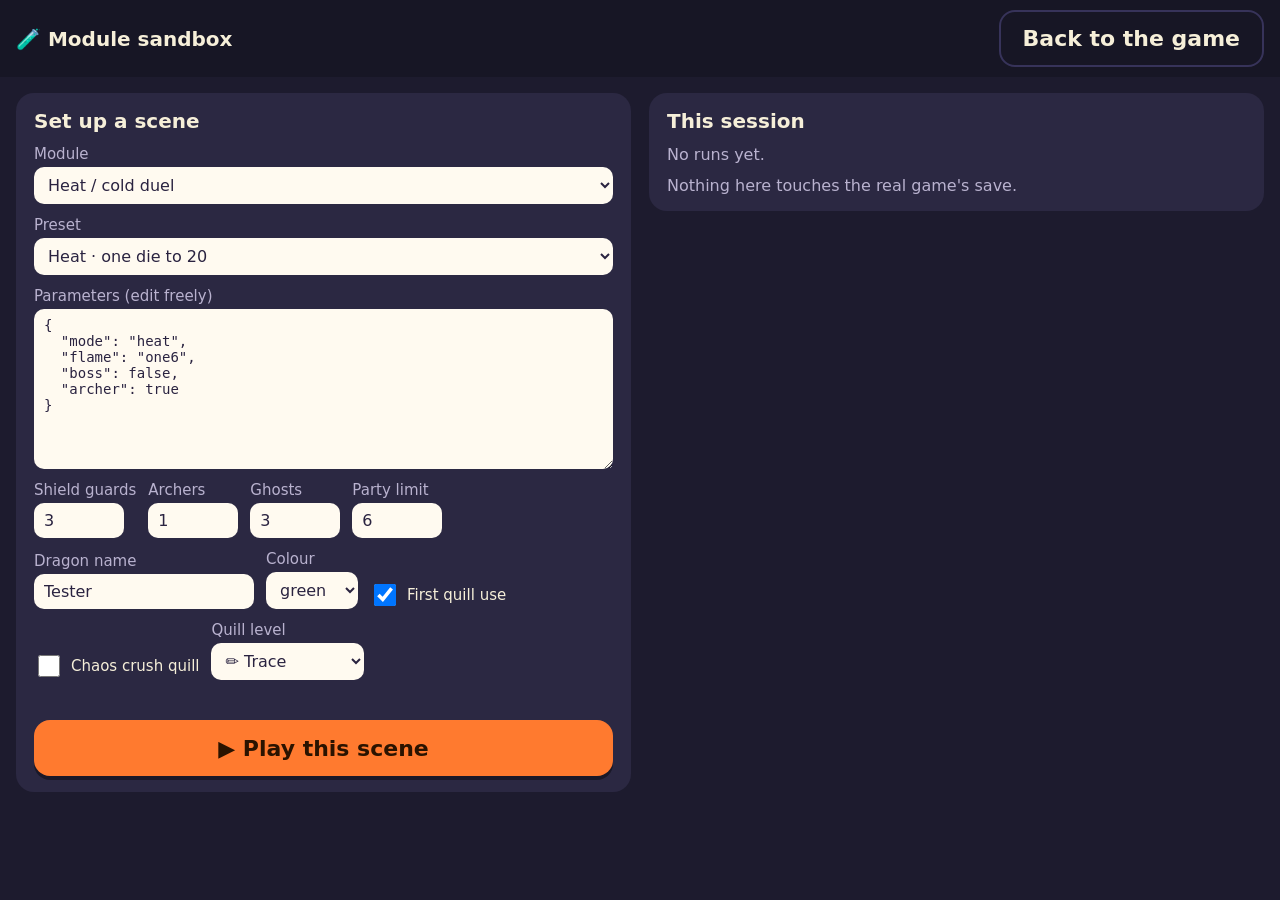
==== commit 1352bedc: "Quill: proper writing by default, "chaos crush" allows scribbling The settings from the last commit " ====
--- a/sandbox.html
+++ b/sandbox.html
@@ -51,7 +51,7 @@
         <label>Dragon name <input id="sbName" value="Tester" maxlength="16"></label>
         <label>Colour <select id="sbColour"></select></label>
         <label class="chk"><input type="checkbox" id="sbFirstQuill" checked> First quill use</label>
-        <label class="chk"><input type="checkbox" id="sbStrict"> Chaos-proof quill</label>
+        <label class="chk"><input type="checkbox" id="sbChaos"> Chaos crush quill</label>
         <label>Quill level <select id="sbQuill"><option value="1">✏️ Trace</option><option value="2">🧠 Remember</option><option value="3">✍️ Free</option></select></label>
       </div>
       <div id="sbErr"></div>
